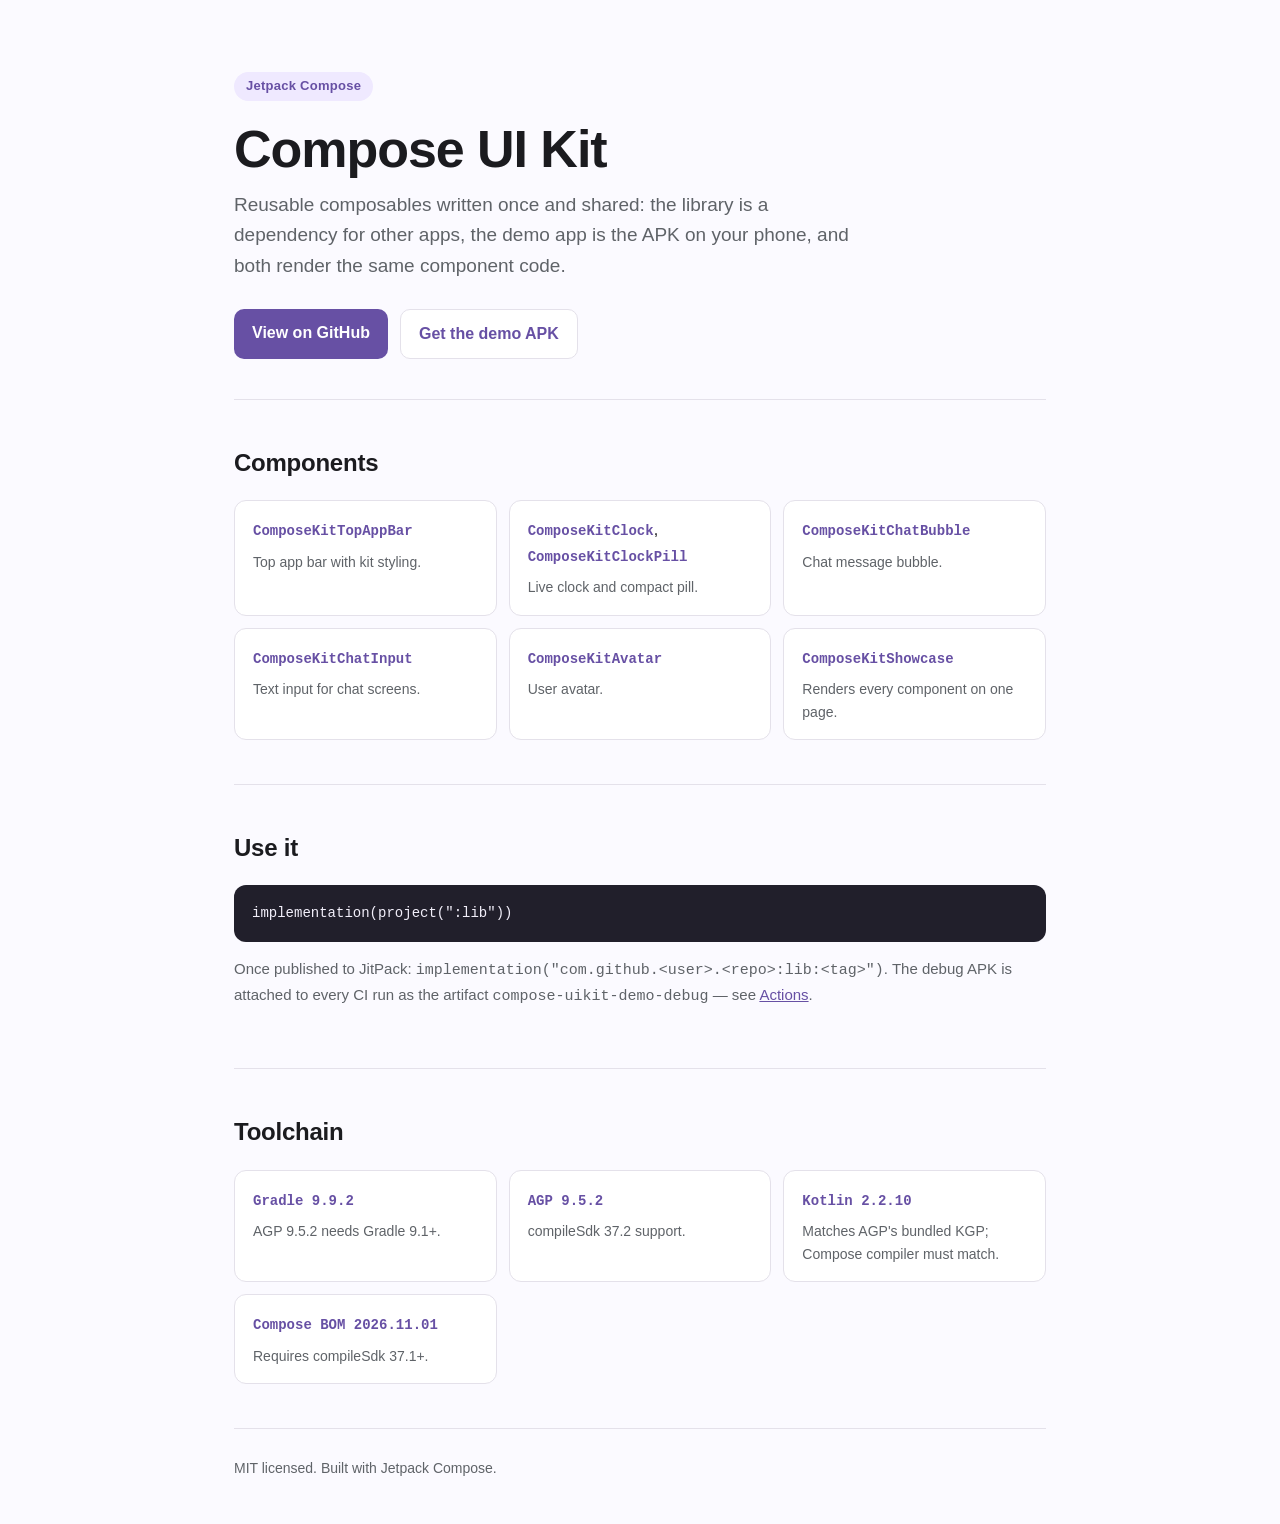
==== docs/index.html @ 448c465b "Add GitHub Pages landing page and build badge" ====
<!doctype html>
<html lang="en">
<head>
  <meta charset="utf-8">
  <meta name="viewport" content="width=device-width, initial-scale=1">
  <title>Compose UI Kit</title>
  <meta name="description" content="A small, reusable Jetpack Compose component library with a live demo app.">
  <style>
    :root {
      --accent: #6750a4;
      --accent-soft: #efe9ff;
      --ink: #1b1b1f;
      --muted: #5f6368;
      --line: #e4e1ea;
      --bg: #fbfaff;
      --card: #ffffff;
    }
    * { box-sizing: border-box; }
    body {
      margin: 0;
      background: var(--bg);
      color: var(--ink);
      font: 16px/1.6 -apple-system, BlinkMacSystemFont, "Segoe UI", Roboto, Helvetica, Arial, sans-serif;
    }
    .wrap { max-width: 860px; margin: 0 auto; padding: 0 24px; }
    header { padding: 72px 0 40px; border-bottom: 1px solid var(--line); }
    .eyebrow {
      display: inline-block;
      color: var(--accent);
      background: var(--accent-soft);
      border-radius: 999px;
      padding: 4px 12px;
      font-size: 13px;
      font-weight: 600;
      letter-spacing: .02em;
    }
    h1 { font-size: clamp(34px, 6vw, 52px); line-height: 1.1; margin: 20px 0 12px; letter-spacing: -.02em; }
    .lede { font-size: 19px; color: var(--muted); max-width: 620px; margin: 0; }
    .actions { display: flex; flex-wrap: wrap; gap: 12px; margin-top: 28px; }
    .btn {
      display: inline-block;
      padding: 11px 18px;
      border-radius: 10px;
      text-decoration: none;
      font-weight: 600;
    }
    .btn-primary { background: var(--accent); color: #fff; }
    .btn-primary:hover { background: #574490; }
    .btn-secondary { background: var(--card); color: var(--accent); border: 1px solid var(--line); }
    section { padding: 44px 0; border-bottom: 1px solid var(--line); }
    h2 { font-size: 24px; margin: 0 0 18px; letter-spacing: -.01em; }
    .grid { display: grid; grid-template-columns: repeat(auto-fit, minmax(230px, 1fr)); gap: 12px; }
    .card {
      background: var(--card);
      border: 1px solid var(--line);
      border-radius: 12px;
      padding: 16px 18px;
    }
    .card code { color: var(--accent); font-size: 14px; font-weight: 600; }
    .card p { margin: 8px 0 0; color: var(--muted); font-size: 14px; }
    pre {
      background: #211f2b;
      color: #f2effa;
      padding: 18px;
      border-radius: 12px;
      overflow-x: auto;
      font-size: 14px;
      line-height: 1.5;
    }
    pre code { font-family: ui-monospace, SFMono-Regular, Menlo, Consolas, monospace; }
    .note { color: var(--muted); font-size: 15px; }
    .note a { color: var(--accent); }
    footer { padding: 28px 0 48px; color: var(--muted); font-size: 14px; }
    @media (prefers-color-scheme: dark) {
      :root {
        --accent: #cfb8ff;
        --accent-soft: #33284a;
        --ink: #ece6f6;
        --muted: #b5adc4;
        --line: #38333f;
        --bg: #14131a;
        --card: #1d1b24;
      }
      .btn-primary { color: #1d1b24; }
      .btn-primary:hover { background: #e0d1ff; }
    }
  </style>
</head>
<body>
  <div class="wrap">
    <header>
      <span class="eyebrow">Jetpack Compose</span>
      <h1>Compose UI Kit</h1>
      <p class="lede">Reusable composables written once and shared: the library is a dependency for other apps, the demo app is the APK on your phone, and both render the same component code.</p>
      <div class="actions">
        <a class="btn btn-primary" href="https://github.com/DrNitz/compose-uikit">View on GitHub</a>
        <a class="btn btn-secondary" href="https://github.com/DrNitz/compose-uikit/actions">Get the demo APK</a>
      </div>
    </header>

    <section>
      <h2>Components</h2>
      <div class="grid">
        <div class="card"><code>ComposeKitTopAppBar</code><p>Top app bar with kit styling.</p></div>
        <div class="card"><code>ComposeKitClock</code>, <code>ComposeKitClockPill</code><p>Live clock and compact pill.</p></div>
        <div class="card"><code>ComposeKitChatBubble</code><p>Chat message bubble.</p></div>
        <div class="card"><code>ComposeKitChatInput</code><p>Text input for chat screens.</p></div>
        <div class="card"><code>ComposeKitAvatar</code><p>User avatar.</p></div>
        <div class="card"><code>ComposeKitShowcase</code><p>Renders every component on one page.</p></div>
      </div>
    </section>

    <section>
      <h2>Use it</h2>
      <pre><code>implementation(project(":lib"))</code></pre>
      <p class="note">Once published to JitPack: <code>implementation("com.github.&lt;user&gt;.&lt;repo&gt;:lib:&lt;tag&gt;")</code>. The debug APK is attached to every CI run as the artifact <code>compose-uikit-demo-debug</code> — see <a href="https://github.com/DrNitz/compose-uikit/actions">Actions</a>.</p>
    </section>

    <section>
      <h2>Toolchain</h2>
      <div class="grid">
        <div class="card"><code>Gradle 9.9.2</code><p>AGP 9.5.2 needs Gradle 9.1+.</p></div>
        <div class="card"><code>AGP 9.5.2</code><p>compileSdk 37.2 support.</p></div>
        <div class="card"><code>Kotlin 2.2.10</code><p>Matches AGP's bundled KGP; Compose compiler must match.</p></div>
        <div class="card"><code>Compose BOM 2026.11.01</code><p>Requires compileSdk 37.1+.</p></div>
      </div>
    </section>

    <footer>MIT licensed. Built with Jetpack Compose.</footer>
  </div>
</body>
</html>
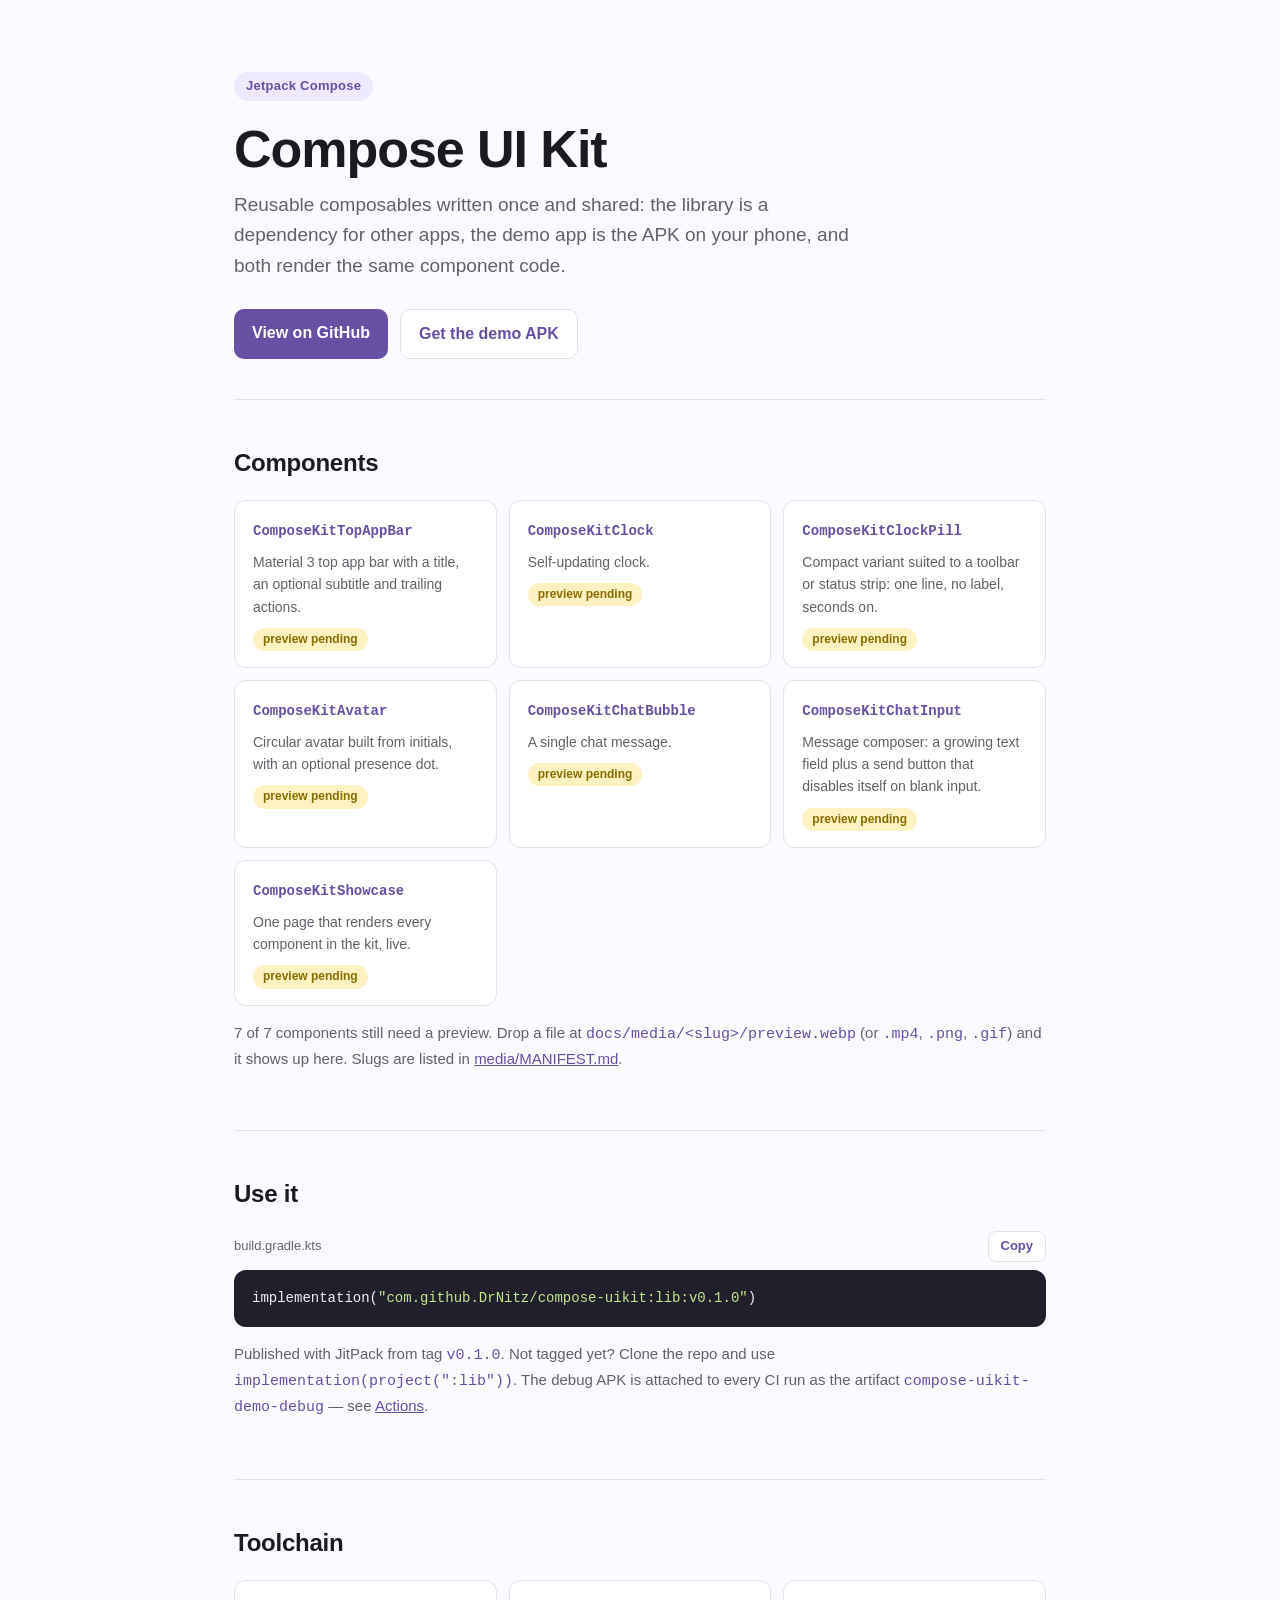
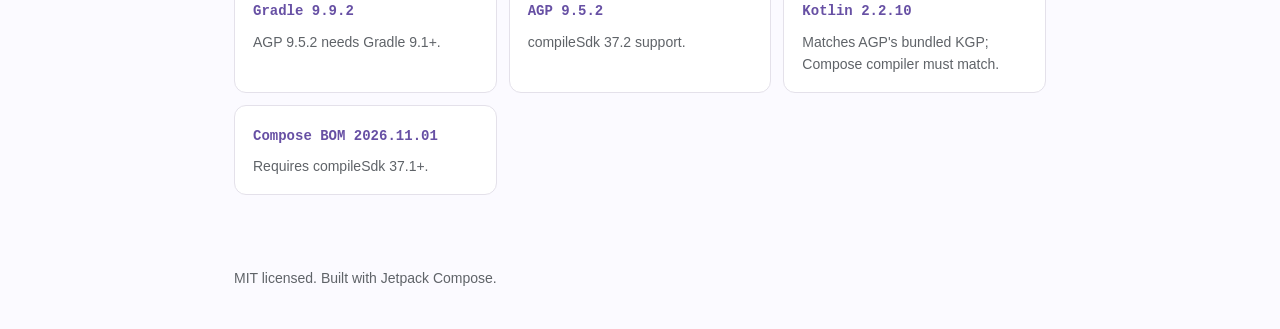
==== commit 7ef59248: "Generate component docs from the library; wire JitPack publishing - tools/generate_docs.py extracts " ====
--- a/docs/index.html
+++ b/docs/index.html
@@ -5,86 +5,7 @@
   <meta name="viewport" content="width=device-width, initial-scale=1">
   <title>Compose UI Kit</title>
   <meta name="description" content="A small, reusable Jetpack Compose component library with a live demo app.">
-  <style>
-    :root {
-      --accent: #6750a4;
-      --accent-soft: #efe9ff;
-      --ink: #1b1b1f;
-      --muted: #5f6368;
-      --line: #e4e1ea;
-      --bg: #fbfaff;
-      --card: #ffffff;
-    }
-    * { box-sizing: border-box; }
-    body {
-      margin: 0;
-      background: var(--bg);
-      color: var(--ink);
-      font: 16px/1.6 -apple-system, BlinkMacSystemFont, "Segoe UI", Roboto, Helvetica, Arial, sans-serif;
-    }
-    .wrap { max-width: 860px; margin: 0 auto; padding: 0 24px; }
-    header { padding: 72px 0 40px; border-bottom: 1px solid var(--line); }
-    .eyebrow {
-      display: inline-block;
-      color: var(--accent);
-      background: var(--accent-soft);
-      border-radius: 999px;
-      padding: 4px 12px;
-      font-size: 13px;
-      font-weight: 600;
-      letter-spacing: .02em;
-    }
-    h1 { font-size: clamp(34px, 6vw, 52px); line-height: 1.1; margin: 20px 0 12px; letter-spacing: -.02em; }
-    .lede { font-size: 19px; color: var(--muted); max-width: 620px; margin: 0; }
-    .actions { display: flex; flex-wrap: wrap; gap: 12px; margin-top: 28px; }
-    .btn {
-      display: inline-block;
-      padding: 11px 18px;
-      border-radius: 10px;
-      text-decoration: none;
-      font-weight: 600;
-    }
-    .btn-primary { background: var(--accent); color: #fff; }
-    .btn-primary:hover { background: #574490; }
-    .btn-secondary { background: var(--card); color: var(--accent); border: 1px solid var(--line); }
-    section { padding: 44px 0; border-bottom: 1px solid var(--line); }
-    h2 { font-size: 24px; margin: 0 0 18px; letter-spacing: -.01em; }
-    .grid { display: grid; grid-template-columns: repeat(auto-fit, minmax(230px, 1fr)); gap: 12px; }
-    .card {
-      background: var(--card);
-      border: 1px solid var(--line);
-      border-radius: 12px;
-      padding: 16px 18px;
-    }
-    .card code { color: var(--accent); font-size: 14px; font-weight: 600; }
-    .card p { margin: 8px 0 0; color: var(--muted); font-size: 14px; }
-    pre {
-      background: #211f2b;
-      color: #f2effa;
-      padding: 18px;
-      border-radius: 12px;
-      overflow-x: auto;
-      font-size: 14px;
-      line-height: 1.5;
-    }
-    pre code { font-family: ui-monospace, SFMono-Regular, Menlo, Consolas, monospace; }
-    .note { color: var(--muted); font-size: 15px; }
-    .note a { color: var(--accent); }
-    footer { padding: 28px 0 48px; color: var(--muted); font-size: 14px; }
-    @media (prefers-color-scheme: dark) {
-      :root {
-        --accent: #cfb8ff;
-        --accent-soft: #33284a;
-        --ink: #ece6f6;
-        --muted: #b5adc4;
-        --line: #38333f;
-        --bg: #14131a;
-        --card: #1d1b24;
-      }
-      .btn-primary { color: #1d1b24; }
-      .btn-primary:hover { background: #e0d1ff; }
-    }
-  </style>
+  <link rel="stylesheet" href="style.css">
 </head>
 <body>
   <div class="wrap">
@@ -101,19 +22,24 @@
     <section>
       <h2>Components</h2>
       <div class="grid">
-        <div class="card"><code>ComposeKitTopAppBar</code><p>Top app bar with kit styling.</p></div>
-        <div class="card"><code>ComposeKitClock</code>, <code>ComposeKitClockPill</code><p>Live clock and compact pill.</p></div>
-        <div class="card"><code>ComposeKitChatBubble</code><p>Chat message bubble.</p></div>
-        <div class="card"><code>ComposeKitChatInput</code><p>Text input for chat screens.</p></div>
-        <div class="card"><code>ComposeKitAvatar</code><p>User avatar.</p></div>
-        <div class="card"><code>ComposeKitShowcase</code><p>Renders every component on one page.</p></div>
+        <a class="card pending" href="components/top-app-bar.html"><code>ComposeKitTopAppBar</code><p>Material 3 top app bar with a title, an optional subtitle and trailing actions.</p><span class="tag">preview pending</span></a>
+        <a class="card pending" href="components/clock.html"><code>ComposeKitClock</code><p>Self-updating clock.</p><span class="tag">preview pending</span></a>
+        <a class="card pending" href="components/clock-pill.html"><code>ComposeKitClockPill</code><p>Compact variant suited to a toolbar or status strip: one line, no label, seconds on.</p><span class="tag">preview pending</span></a>
+        <a class="card pending" href="components/avatar.html"><code>ComposeKitAvatar</code><p>Circular avatar built from initials, with an optional presence dot.</p><span class="tag">preview pending</span></a>
+        <a class="card pending" href="components/chat-bubble.html"><code>ComposeKitChatBubble</code><p>A single chat message.</p><span class="tag">preview pending</span></a>
+        <a class="card pending" href="components/chat-input.html"><code>ComposeKitChatInput</code><p>Message composer: a growing text field plus a send button that disables itself on blank input.</p><span class="tag">preview pending</span></a>
+        <a class="card pending" href="components/showcase.html"><code>ComposeKitShowcase</code><p>One page that renders every component in the kit, live.</p><span class="tag">preview pending</span></a>
       </div>
+      <p class="note">7 of 7 components still need a preview. Drop a file at <code>docs/media/&lt;slug&gt;/preview.webp</code> (or <code>.mp4</code>, <code>.png</code>, <code>.gif</code>) and it shows up here. Slugs are listed in <a href="https://github.com/DrNitz/compose-uikit/blob/main/docs/media/MANIFEST.md">media/MANIFEST.md</a>.</p>
     </section>
 
     <section>
       <h2>Use it</h2>
-      <pre><code>implementation(project(":lib"))</code></pre>
-      <p class="note">Once published to JitPack: <code>implementation("com.github.&lt;user&gt;.&lt;repo&gt;:lib:&lt;tag&gt;")</code>. The debug APK is attached to every CI run as the artifact <code>compose-uikit-demo-debug</code> — see <a href="https://github.com/DrNitz/compose-uikit/actions">Actions</a>.</p>
+<div class="block">
+  <div class="label"><span>build.gradle.kts</span><button class="copy" data-copy="install">Copy</button></div>
+  <pre><code id="install">implementation(<span class="t-string">"com.github.DrNitz/compose-uikit:lib:v0.1.0"</span>)</code></pre>
+</div>
+      <p class="note">Published with JitPack from tag <code>v0.1.0</code>. Not tagged yet? Clone the repo and use <code>implementation(project(":lib"))</code>. The debug APK is attached to every CI run as the artifact <code>compose-uikit-demo-debug</code> — see <a href="https://github.com/DrNitz/compose-uikit/actions">Actions</a>.</p>
     </section>
 
     <section>
@@ -128,5 +54,6 @@
 
     <footer>MIT licensed. Built with Jetpack Compose.</footer>
   </div>
+  <script src="app.js"></script>
 </body>
 </html>
--- a/docs/style.css
+++ b/docs/style.css
@@ -0,0 +1,163 @@
+:root {
+  --accent: #6750a4;
+  --accent-soft: #efe9ff;
+  --ink: #1b1b1f;
+  --muted: #5f6368;
+  --line: #e4e1ea;
+  --bg: #fbfaff;
+  --card: #ffffff;
+}
+* { box-sizing: border-box; }
+body {
+  margin: 0;
+  background: var(--bg);
+  color: var(--ink);
+  font: 16px/1.6 -apple-system, BlinkMacSystemFont, "Segoe UI", Roboto, Helvetica, Arial, sans-serif;
+}
+.wrap { max-width: 860px; margin: 0 auto; padding: 0 24px; }
+header { padding: 72px 0 40px; border-bottom: 1px solid var(--line); }
+header.compact { padding: 40px 0 28px; }
+.eyebrow {
+  display: inline-block;
+  color: var(--accent);
+  background: var(--accent-soft);
+  border-radius: 999px;
+  padding: 4px 12px;
+  font-size: 13px;
+  font-weight: 600;
+  letter-spacing: .02em;
+}
+h1 { font-size: clamp(34px, 6vw, 52px); line-height: 1.1; margin: 20px 0 12px; letter-spacing: -.02em; }
+header.compact h1 { font-size: clamp(26px, 4.4vw, 36px); margin: 14px 0 8px; }
+h1 code { font-size: .92em; }
+.lede { font-size: 19px; color: var(--muted); max-width: 620px; margin: 0; }
+header.compact .lede { font-size: 17px; }
+.actions { display: flex; flex-wrap: wrap; gap: 12px; margin-top: 28px; }
+.btn {
+  display: inline-block;
+  padding: 11px 18px;
+  border-radius: 10px;
+  text-decoration: none;
+  font-weight: 600;
+}
+.btn-primary { background: var(--accent); color: #fff; }
+.btn-primary:hover { background: #574490; }
+.btn-secondary { background: var(--card); color: var(--accent); border: 1px solid var(--line); }
+section { padding: 44px 0; border-bottom: 1px solid var(--line); }
+section:last-of-type { border-bottom: 0; }
+h2 { font-size: 24px; margin: 0 0 18px; letter-spacing: -.01em; }
+h2 code { font-size: .95em; }
+.grid { display: grid; grid-template-columns: repeat(auto-fit, minmax(230px, 1fr)); gap: 12px; }
+.card {
+  display: block;
+  background: var(--card);
+  border: 1px solid var(--line);
+  border-radius: 12px;
+  padding: 16px 18px;
+  text-decoration: none;
+  color: inherit;
+}
+a.card:hover { border-color: var(--accent); }
+.card code { color: var(--accent); font-size: 14px; font-weight: 600; }
+.card p { margin: 8px 0 0; color: var(--muted); font-size: 14px; }
+a.back { color: var(--accent); text-decoration: none; font-weight: 600; font-size: 15px; }
+a.back:hover { text-decoration: underline; }
+.preview {
+  display: flex;
+  align-items: center;
+  justify-content: center;
+  max-width: 380px;
+  margin: 0 auto;
+  padding: 18px;
+  background: var(--card);
+  border: 1px solid var(--line);
+  border-radius: 16px;
+}
+.preview img, .preview video { display: block; width: 100%; height: auto; border-radius: 10px; }
+.preview.empty {
+  border-style: dashed;
+  color: var(--muted);
+  font-size: 14px;
+  text-align: center;
+  padding: 40px 18px;
+}
+.preview.empty code { color: var(--accent); }
+.caption { text-align: center; color: var(--muted); font-size: 14px; margin: 12px 0 0; }
+.tag {
+  display: inline-block;
+  margin-top: 10px;
+  font-size: 12px;
+  font-weight: 600;
+  color: var(--muted);
+  background: var(--accent-soft);
+  border-radius: 999px;
+  padding: 2px 10px;
+}
+.pending .tag { color: #8a6d00; background: #fff2c2; }
+.block { position: relative; }
+.block .label {
+  display: flex;
+  align-items: center;
+  justify-content: space-between;
+  gap: 12px;
+  font-size: 13px;
+  color: var(--muted);
+  margin-bottom: 8px;
+}
+button.copy {
+  font: inherit;
+  font-size: 13px;
+  font-weight: 600;
+  color: var(--accent);
+  background: var(--card);
+  border: 1px solid var(--line);
+  border-radius: 8px;
+  padding: 4px 12px;
+  cursor: pointer;
+}
+button.copy:hover { border-color: var(--accent); }
+pre {
+  background: #211f2b;
+  color: #f2effa;
+  padding: 18px;
+  border-radius: 12px;
+  overflow-x: auto;
+  font-size: 14px;
+  line-height: 1.5;
+  margin: 0;
+}
+pre code { font-family: ui-monospace, SFMono-Regular, Menlo, Consolas, monospace; }
+.t-kw { color: #c792ea; }
+.t-string { color: #c3e88d; }
+.t-comment { color: #7f849c; font-style: italic; }
+.t-ann { color: #ffcb6b; }
+.t-number { color: #f78c6c; }
+.t-type { color: #82aaff; }
+table.props { width: 100%; border-collapse: collapse; font-size: 15px; }
+table.props th, table.props td {
+  text-align: left;
+  padding: 10px 12px;
+  border-bottom: 1px solid var(--line);
+  vertical-align: top;
+}
+table.props th { font-size: 13px; text-transform: uppercase; letter-spacing: .04em; color: var(--muted); }
+table.props code { color: var(--accent); font-size: 14px; }
+table.props .type code { color: var(--ink); }
+.note { color: var(--muted); font-size: 15px; }
+.note a { color: var(--accent); }
+.note code { color: var(--accent); }
+footer { padding: 28px 0 48px; color: var(--muted); font-size: 14px; }
+@media (prefers-color-scheme: dark) {
+  :root {
+    --accent: #cfb8ff;
+    --accent-soft: #33284a;
+    --ink: #ece6f6;
+    --muted: #b5adc4;
+    --line: #38333f;
+    --bg: #14131a;
+    --card: #1d1b24;
+  }
+  .btn-primary { color: #1d1b24; }
+  .btn-primary:hover { background: #e0d1ff; }
+  .pending .tag { color: #ffe08a; background: #3d3410; }
+}
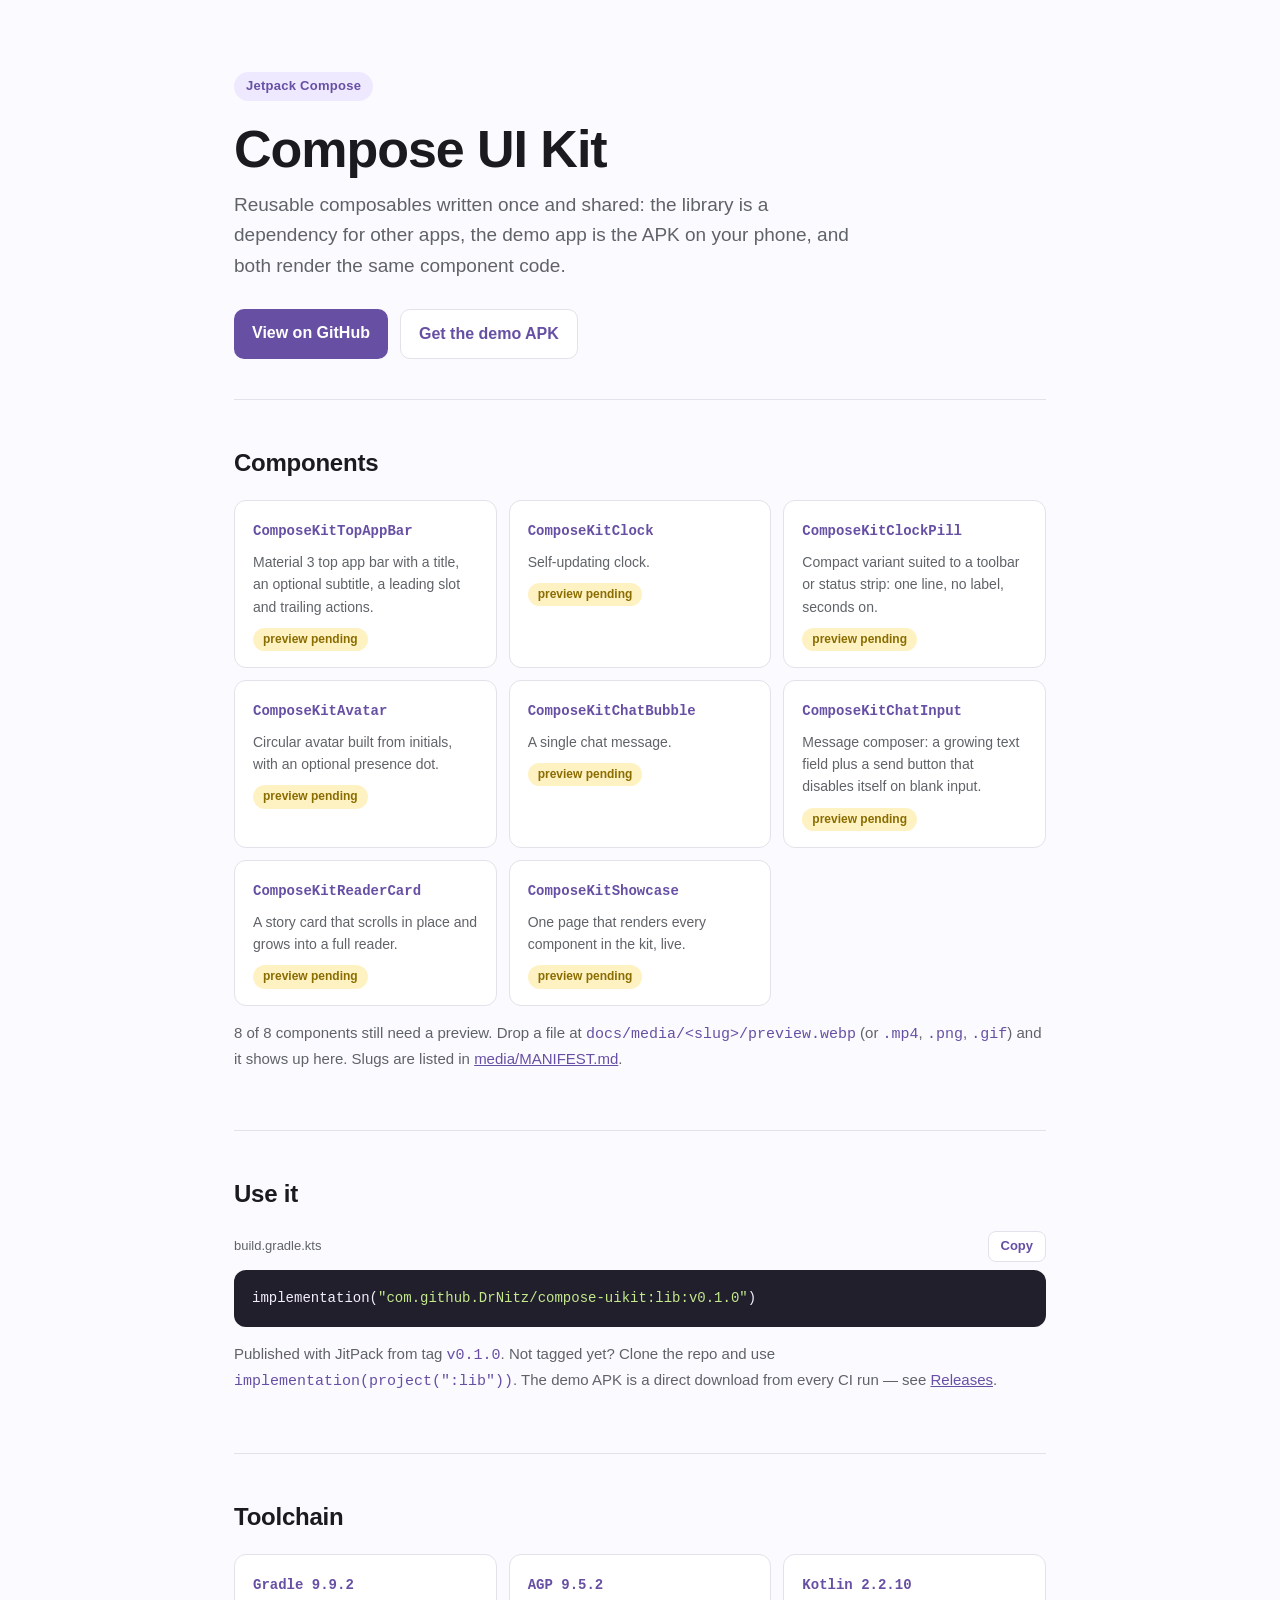
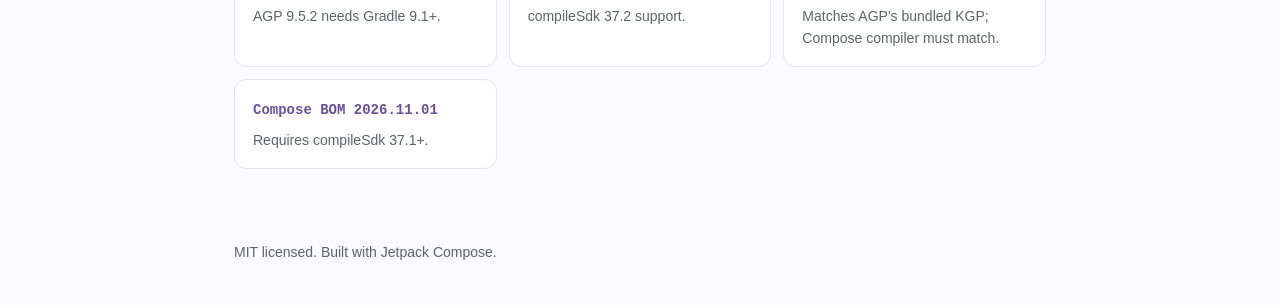
==== commit 9848952b: "Add ReaderCard component; rebuild the demo as a component gallery ReaderCard is a story card that gr" ====
--- a/docs/index.html
+++ b/docs/index.html
@@ -15,22 +15,23 @@
       <p class="lede">Reusable composables written once and shared: the library is a dependency for other apps, the demo app is the APK on your phone, and both render the same component code.</p>
       <div class="actions">
         <a class="btn btn-primary" href="https://github.com/DrNitz/compose-uikit">View on GitHub</a>
-        <a class="btn btn-secondary" href="https://github.com/DrNitz/compose-uikit/actions">Get the demo APK</a>
+        <a class="btn btn-secondary" href="https://github.com/DrNitz/compose-uikit/releases/download/latest/compose-uikit-demo.apk">Get the demo APK</a>
       </div>
     </header>
 
     <section>
       <h2>Components</h2>
       <div class="grid">
-        <a class="card pending" href="components/top-app-bar.html"><code>ComposeKitTopAppBar</code><p>Material 3 top app bar with a title, an optional subtitle and trailing actions.</p><span class="tag">preview pending</span></a>
+        <a class="card pending" href="components/top-app-bar.html"><code>ComposeKitTopAppBar</code><p>Material 3 top app bar with a title, an optional subtitle, a leading slot and trailing actions.</p><span class="tag">preview pending</span></a>
         <a class="card pending" href="components/clock.html"><code>ComposeKitClock</code><p>Self-updating clock.</p><span class="tag">preview pending</span></a>
         <a class="card pending" href="components/clock-pill.html"><code>ComposeKitClockPill</code><p>Compact variant suited to a toolbar or status strip: one line, no label, seconds on.</p><span class="tag">preview pending</span></a>
         <a class="card pending" href="components/avatar.html"><code>ComposeKitAvatar</code><p>Circular avatar built from initials, with an optional presence dot.</p><span class="tag">preview pending</span></a>
         <a class="card pending" href="components/chat-bubble.html"><code>ComposeKitChatBubble</code><p>A single chat message.</p><span class="tag">preview pending</span></a>
         <a class="card pending" href="components/chat-input.html"><code>ComposeKitChatInput</code><p>Message composer: a growing text field plus a send button that disables itself on blank input.</p><span class="tag">preview pending</span></a>
+        <a class="card pending" href="components/reader-card.html"><code>ComposeKitReaderCard</code><p>A story card that scrolls in place and grows into a full reader.</p><span class="tag">preview pending</span></a>
         <a class="card pending" href="components/showcase.html"><code>ComposeKitShowcase</code><p>One page that renders every component in the kit, live.</p><span class="tag">preview pending</span></a>
       </div>
-      <p class="note">7 of 7 components still need a preview. Drop a file at <code>docs/media/&lt;slug&gt;/preview.webp</code> (or <code>.mp4</code>, <code>.png</code>, <code>.gif</code>) and it shows up here. Slugs are listed in <a href="https://github.com/DrNitz/compose-uikit/blob/main/docs/media/MANIFEST.md">media/MANIFEST.md</a>.</p>
+      <p class="note">8 of 8 components still need a preview. Drop a file at <code>docs/media/&lt;slug&gt;/preview.webp</code> (or <code>.mp4</code>, <code>.png</code>, <code>.gif</code>) and it shows up here. Slugs are listed in <a href="https://github.com/DrNitz/compose-uikit/blob/main/docs/media/MANIFEST.md">media/MANIFEST.md</a>.</p>
     </section>
 
     <section>
@@ -39,7 +40,7 @@
   <div class="label"><span>build.gradle.kts</span><button class="copy" data-copy="install">Copy</button></div>
   <pre><code id="install">implementation(<span class="t-string">"com.github.DrNitz/compose-uikit:lib:v0.1.0"</span>)</code></pre>
 </div>
-      <p class="note">Published with JitPack from tag <code>v0.1.0</code>. Not tagged yet? Clone the repo and use <code>implementation(project(":lib"))</code>. The debug APK is attached to every CI run as the artifact <code>compose-uikit-demo-debug</code> — see <a href="https://github.com/DrNitz/compose-uikit/actions">Actions</a>.</p>
+      <p class="note">Published with JitPack from tag <code>v0.1.0</code>. Not tagged yet? Clone the repo and use <code>implementation(project(":lib"))</code>. The demo APK is a direct download from every CI run — see <a href="https://github.com/DrNitz/compose-uikit/releases/latest">Releases</a>.</p>
     </section>
 
     <section>
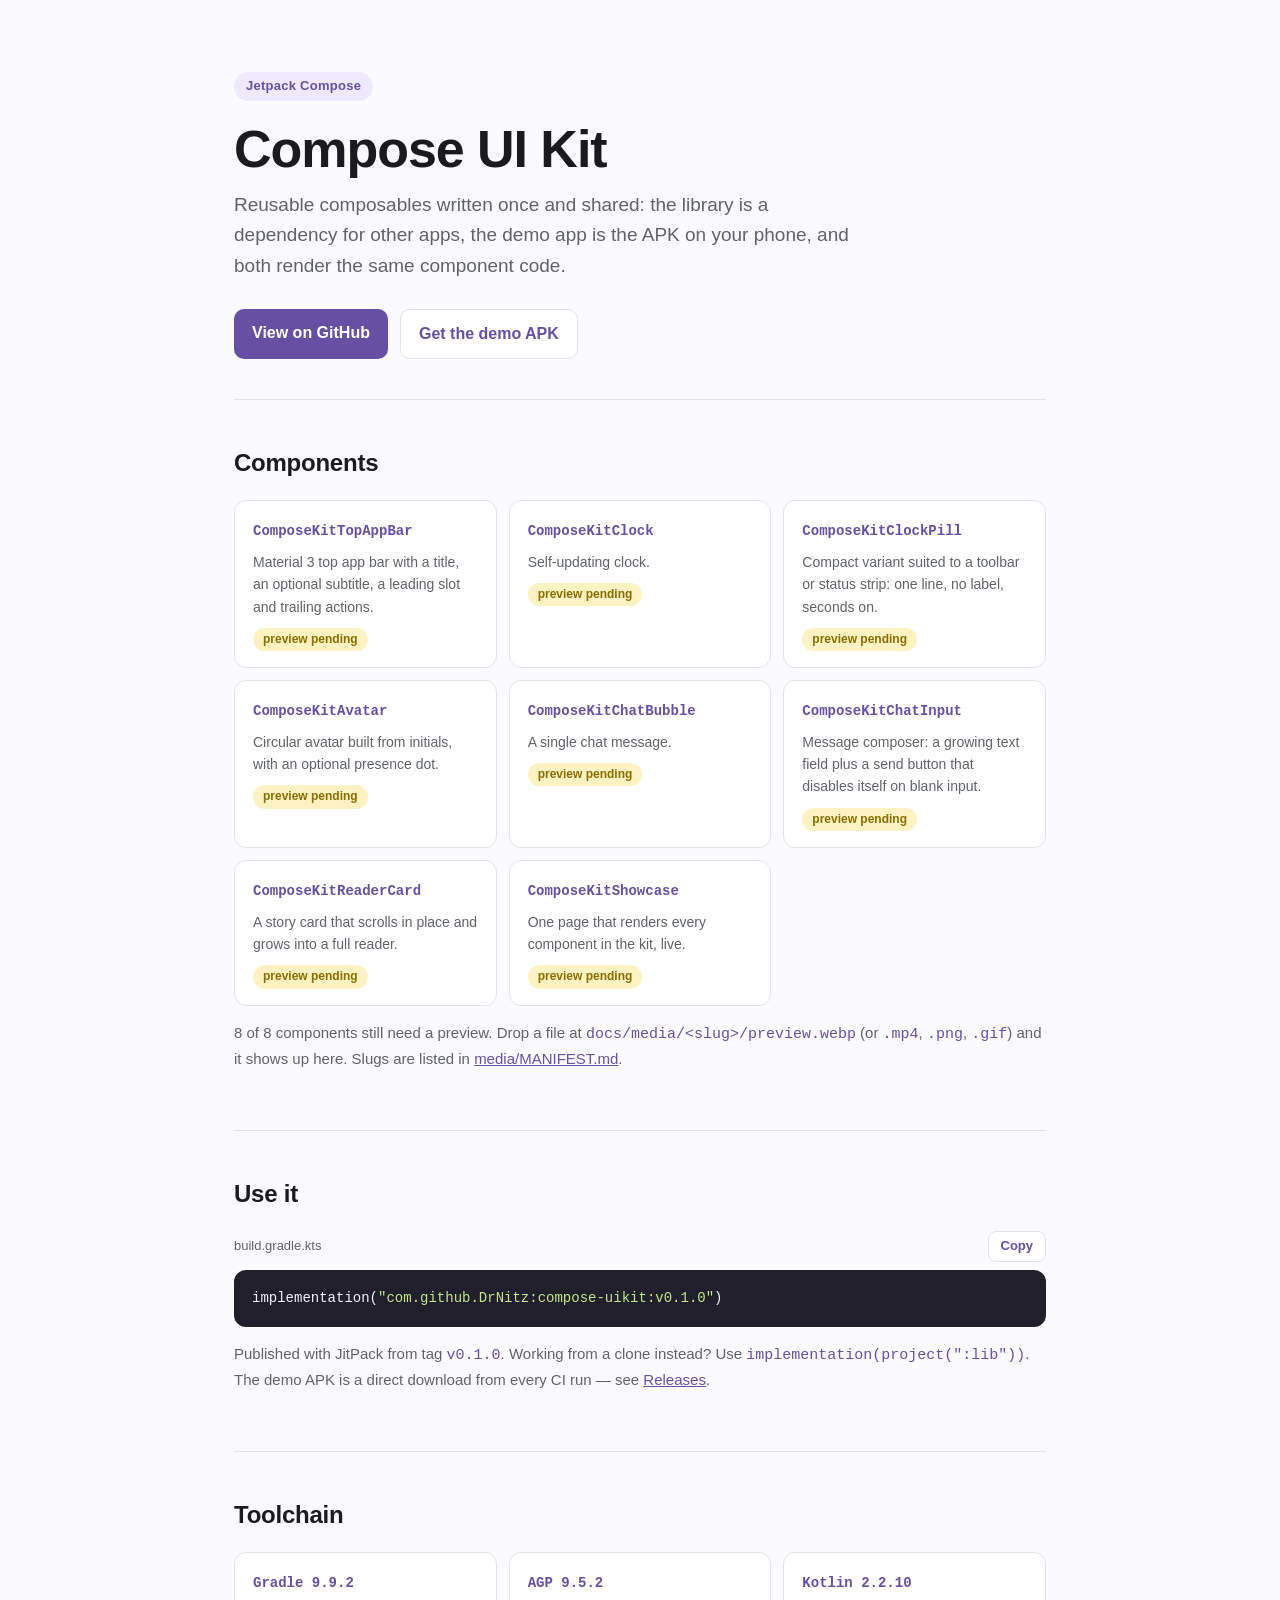
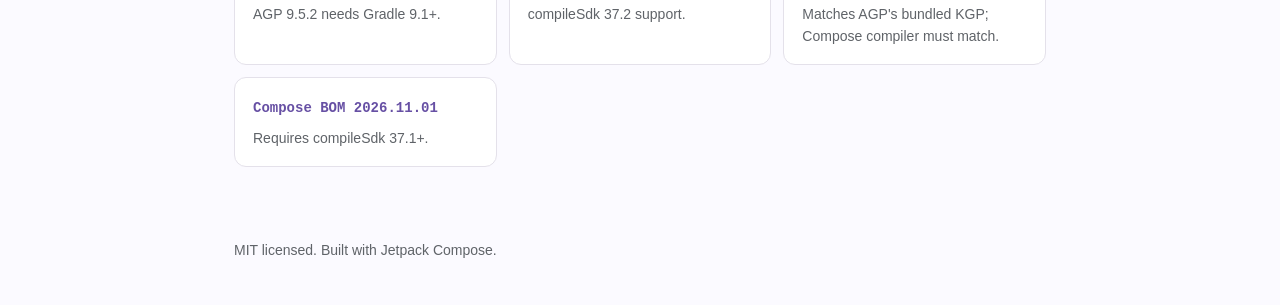
==== commit 596c4ee4: "Correct the JitPack coordinate to com.github.DrNitz:compose-uikit JitPack published v0.1.0 under the" ====
--- a/docs/index.html
+++ b/docs/index.html
@@ -38,9 +38,9 @@
       <h2>Use it</h2>
 <div class="block">
   <div class="label"><span>build.gradle.kts</span><button class="copy" data-copy="install">Copy</button></div>
-  <pre><code id="install">implementation(<span class="t-string">"com.github.DrNitz/compose-uikit:lib:v0.1.0"</span>)</code></pre>
+  <pre><code id="install">implementation(<span class="t-string">"com.github.DrNitz:compose-uikit:v0.1.0"</span>)</code></pre>
 </div>
-      <p class="note">Published with JitPack from tag <code>v0.1.0</code>. Not tagged yet? Clone the repo and use <code>implementation(project(":lib"))</code>. The demo APK is a direct download from every CI run — see <a href="https://github.com/DrNitz/compose-uikit/releases/latest">Releases</a>.</p>
+      <p class="note">Published with JitPack from tag <code>v0.1.0</code>. Working from a clone instead? Use <code>implementation(project(":lib"))</code>. The demo APK is a direct download from every CI run — see <a href="https://github.com/DrNitz/compose-uikit/releases/latest">Releases</a>.</p>
     </section>
 
     <section>
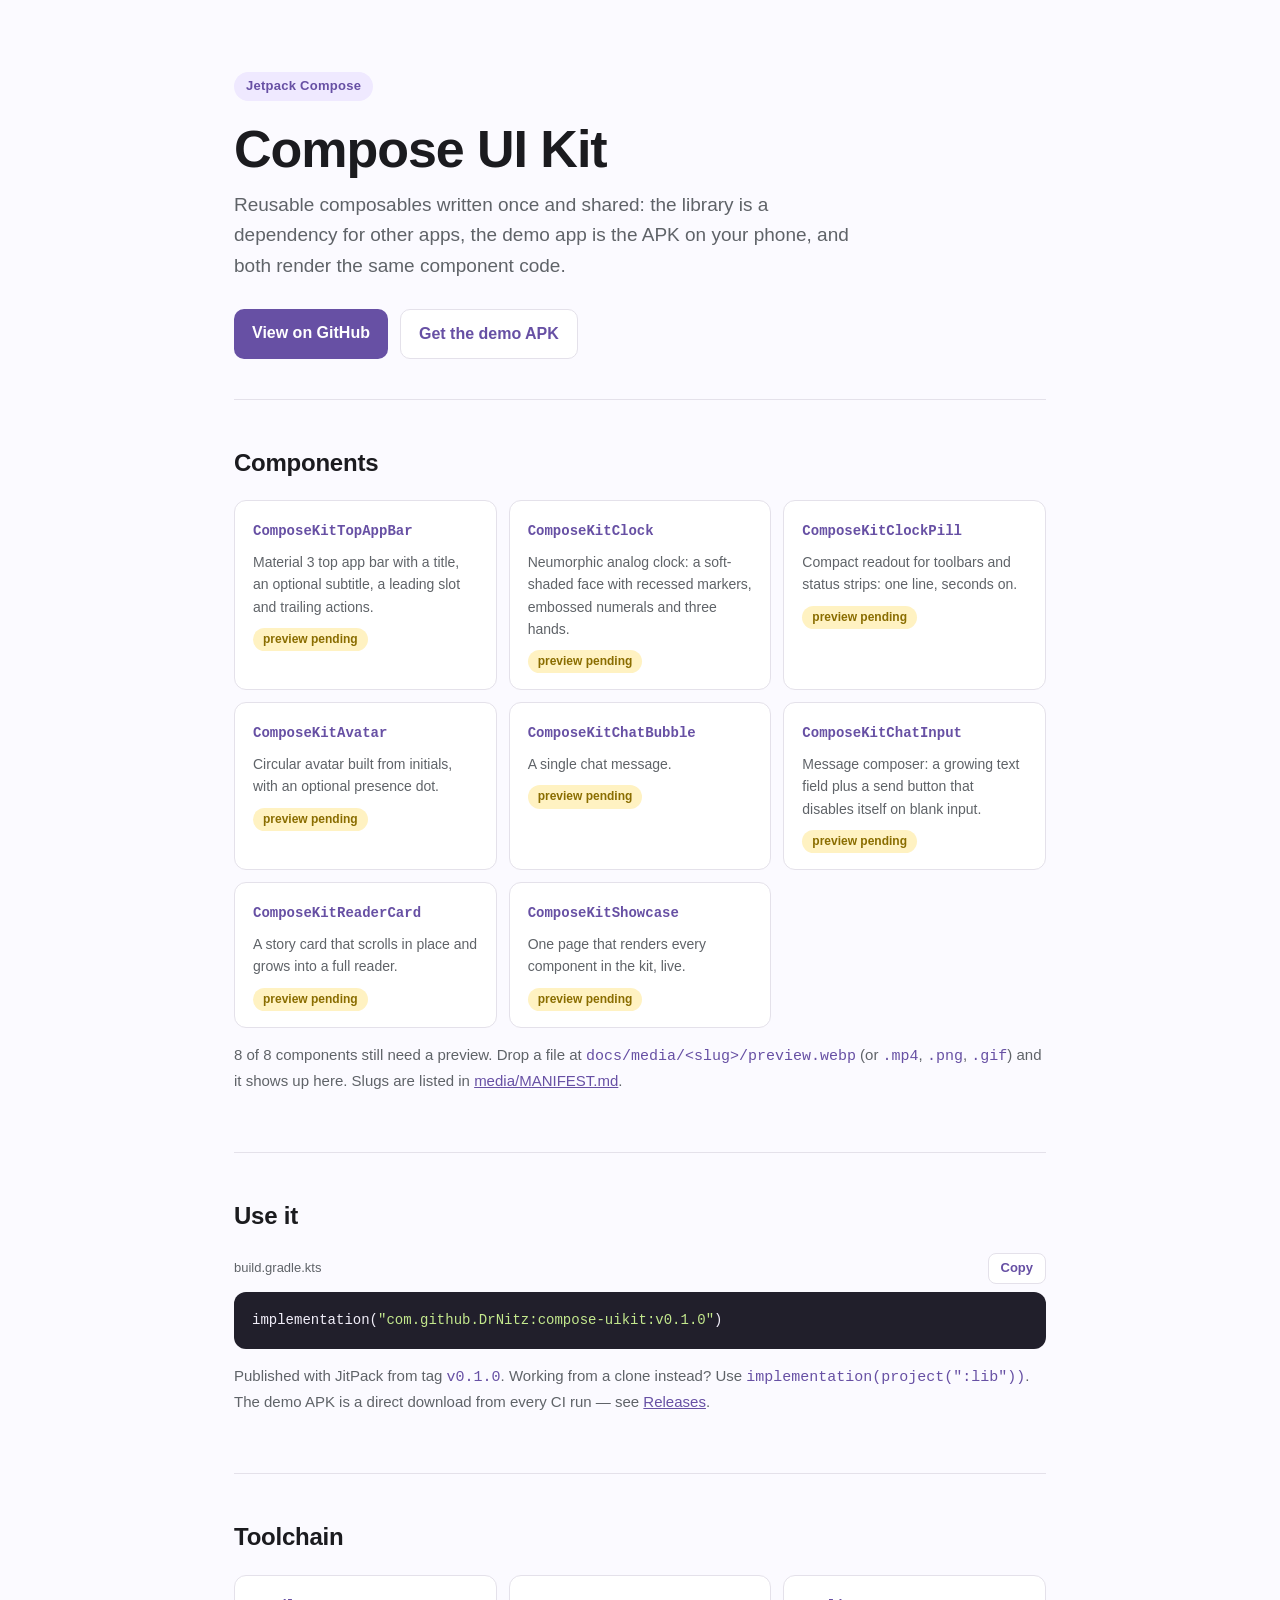
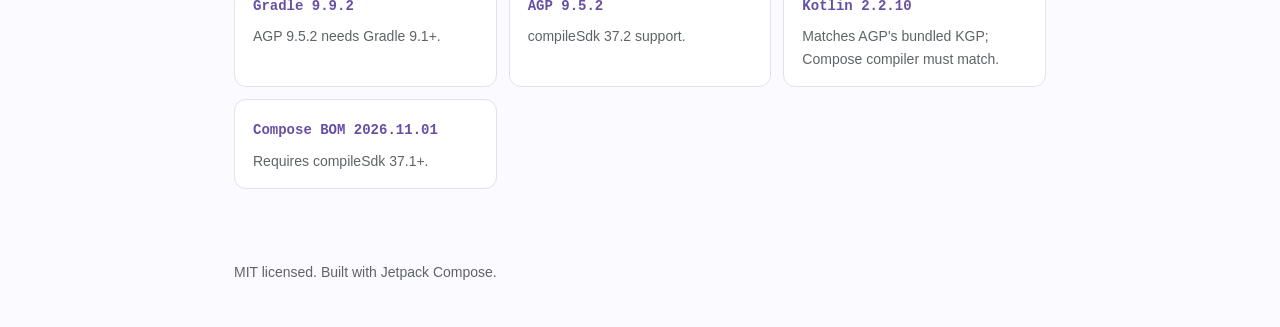
==== commit 1d187200: "Replace the clock with a neumorphic analog dial from Uiverse ComposeKitClock is now a Canvas-drawn n" ====
--- a/docs/index.html
+++ b/docs/index.html
@@ -23,8 +23,8 @@
       <h2>Components</h2>
       <div class="grid">
         <a class="card pending" href="components/top-app-bar.html"><code>ComposeKitTopAppBar</code><p>Material 3 top app bar with a title, an optional subtitle, a leading slot and trailing actions.</p><span class="tag">preview pending</span></a>
-        <a class="card pending" href="components/clock.html"><code>ComposeKitClock</code><p>Self-updating clock.</p><span class="tag">preview pending</span></a>
-        <a class="card pending" href="components/clock-pill.html"><code>ComposeKitClockPill</code><p>Compact variant suited to a toolbar or status strip: one line, no label, seconds on.</p><span class="tag">preview pending</span></a>
+        <a class="card pending" href="components/clock.html"><code>ComposeKitClock</code><p>Neumorphic analog clock: a soft-shaded face with recessed markers, embossed numerals and three hands.</p><span class="tag">preview pending</span></a>
+        <a class="card pending" href="components/clock-pill.html"><code>ComposeKitClockPill</code><p>Compact readout for toolbars and status strips: one line, seconds on.</p><span class="tag">preview pending</span></a>
         <a class="card pending" href="components/avatar.html"><code>ComposeKitAvatar</code><p>Circular avatar built from initials, with an optional presence dot.</p><span class="tag">preview pending</span></a>
         <a class="card pending" href="components/chat-bubble.html"><code>ComposeKitChatBubble</code><p>A single chat message.</p><span class="tag">preview pending</span></a>
         <a class="card pending" href="components/chat-input.html"><code>ComposeKitChatInput</code><p>Message composer: a growing text field plus a send button that disables itself on blank input.</p><span class="tag">preview pending</span></a>
